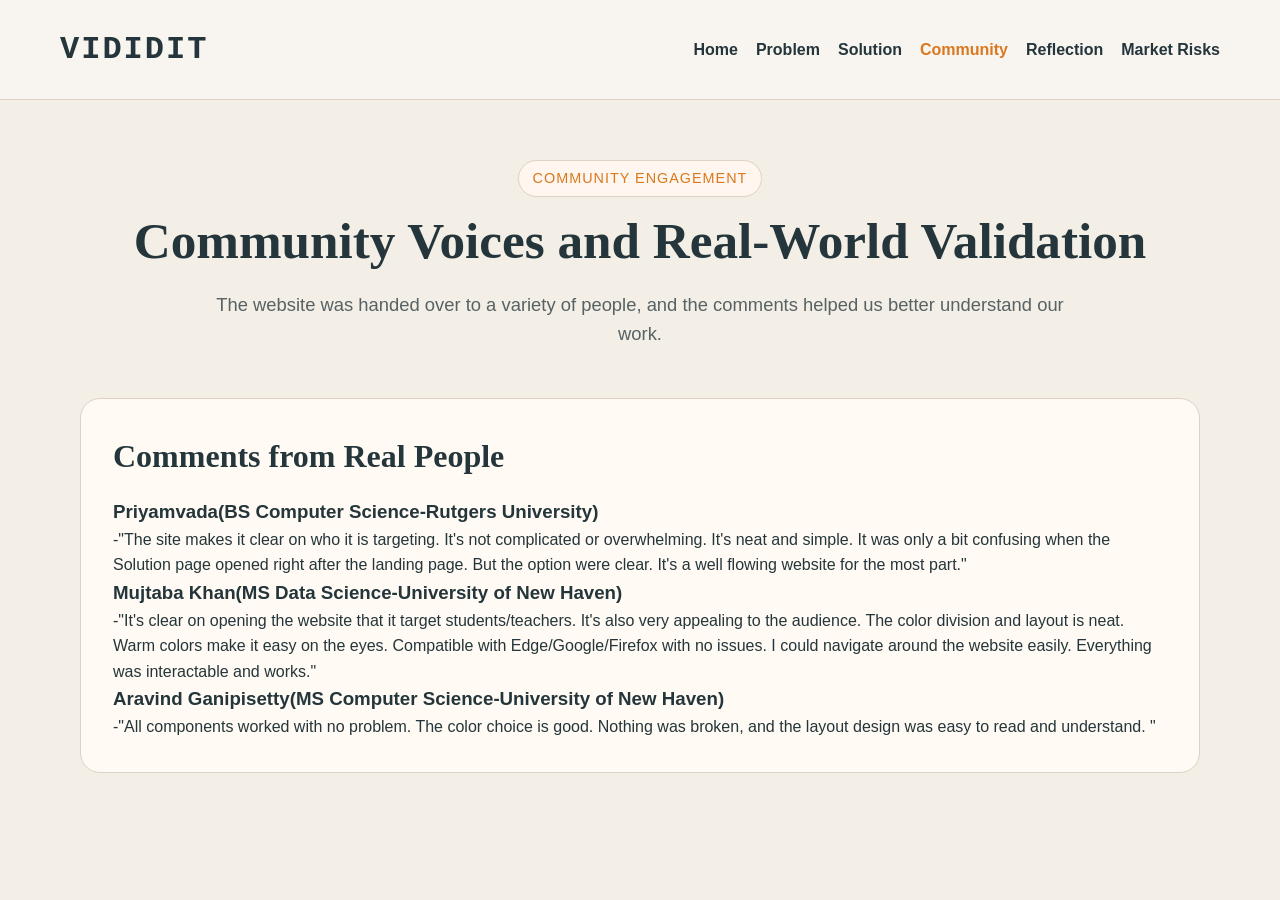
==== community.html @ 6911b699 "Added the Community reflection thoughts." ====
<!DOCTYPE html>
<html lang="en">
<head>
  <meta charset="UTF-8" />
  <meta name="viewport" content="width=device-width, initial-scale=1.0" />
  <meta name="description" content="VIDIDIT community engagement page" />
  <title>VIDIDIT | Community Engagement</title>
  <link rel="stylesheet" href="community.css" />
</head>
<body>
  <header class="topbar">
    <div class="logo">VIDIDIT</div>

    <nav class="nav">
      <a href="index.html">Home</a>
      <a href="problem.html">Problem</a>
      <a href="solution.html">Solution</a>
      <a href="community.html" class="active">Community</a>
      <a href="reflection.html">Reflection</a>
      <a href="market.html">Market Risks</a>
    </nav>
  </header>

  <main>
    <section class="hero-section">
      <p class="section-tag">Community Engagement</p>
      <h1>Community Voices and Real-World Validation</h1>
      <p class="hero-text">
        The website was handed over to a variety of people, and the comments helped us better understand our work.
      </p>
    </section>

    <section class="content-section">
      <div class="placeholder-card">
        <h2>Comments from Real People</h2>
        <p><h3>Priyamvada(BS Computer Science-Rutgers University)</h3>
          -"The site makes it clear on who it is targeting. It's not complicated or overwhelming. It's neat and simple.
            It was only a bit confusing when the Solution page opened right after the landing page. But the option were
            clear. It's a well flowing website for the most part."
            <br>
            <h3>Mujtaba Khan(MS Data Science-University of New Haven)</h3>
            -"It's clear on opening the website that it target students/teachers. It's also very appealing to the audience.
            The color division and layout is neat. Warm colors make it easy on the eyes. Compatible with Edge/Google/Firefox with
            no issues. I could navigate around the website easily. Everything was interactable and works."
            <br>
            <h3>Aravind Ganipisetty(MS Computer Science-University of New Haven)</h3>
            -"All components worked with no problem. The color choice is good. Nothing was broken, and the layout design was
            easy to read and understand. "

        </p>
      </div>

     
      </div>
    </section>
  </main>
</body>
</html>
---- community.css ----
* {
  margin: 0;
  padding: 0;
  box-sizing: border-box;
}

:root {
  --bg: #f3eee6;
  --card: #fffaf3;
  --text-dark: #24363b;
  --text-body: #576264;
  --accent: #d9781f;
  --border: #ddd2c4;
  --white: #ffffff;
}

body {
  font-family: Arial, Helvetica, sans-serif;
  background-color: var(--bg);
  color: var(--text-dark);
  line-height: 1.6;
}

.topbar {
  display: flex;
  justify-content: space-between;
  align-items: center;
  padding: 24px 60px;
  border-bottom: 1px solid var(--border);
  background-color: rgba(255, 255, 255, 0.35);
}

.logo {
  font-family: "Courier New", Courier, monospace;
  font-size: 2rem;
  font-weight: 700;
  letter-spacing: 2px;
}

.nav {
  display: flex;
  gap: 18px;
  flex-wrap: wrap;
}

.nav a {
  text-decoration: none;
  color: var(--text-dark);
  font-weight: 600;
}

.nav a.active {
  color: var(--accent);
}

main {
  max-width: 1200px;
  margin: 0 auto;
  padding: 60px 40px 80px;
}

.hero-section {
  text-align: center;
  margin-bottom: 50px;
}

.section-tag {
  display: inline-block;
  margin-bottom: 16px;
  padding: 6px 14px;
  border: 1px solid var(--border);
  border-radius: 999px;
  font-size: 0.9rem;
  text-transform: uppercase;
  letter-spacing: 1px;
  color: var(--accent);
  background-color: #fff7ef;
}

.hero-section h1 {
  font-family: Georgia, "Times New Roman", serif;
  font-size: 3.2rem;
  line-height: 1.1;
  margin-bottom: 20px;
}

.hero-text {
  max-width: 850px;
  margin: 0 auto;
  font-size: 1.15rem;
  color: var(--text-body);
}

.content-section {
  display: grid;
  gap: 28px;
}

.placeholder-card {
  background-color: var(--card);
  border: 1px solid var(--border);
  border-radius: 20px;
  padding: 32px;
}

.placeholder-card h2 {
  font-family: Georgia, "Times New Roman", serif;
  font-size: 2rem;
  margin-bottom: 14px;
}

.placeholder-card p {
  color: var(--text-body);
}

@media (max-width: 900px) {
  .topbar {
    flex-direction: column;
    gap: 14px;
    padding: 20px 24px;
  }

  main {
    padding: 40px 20px 60px;
  }

  .hero-section h1 {
    font-size: 2.4rem;
  }

  .content-section {
    grid-template-columns: 1fr;
  }
}
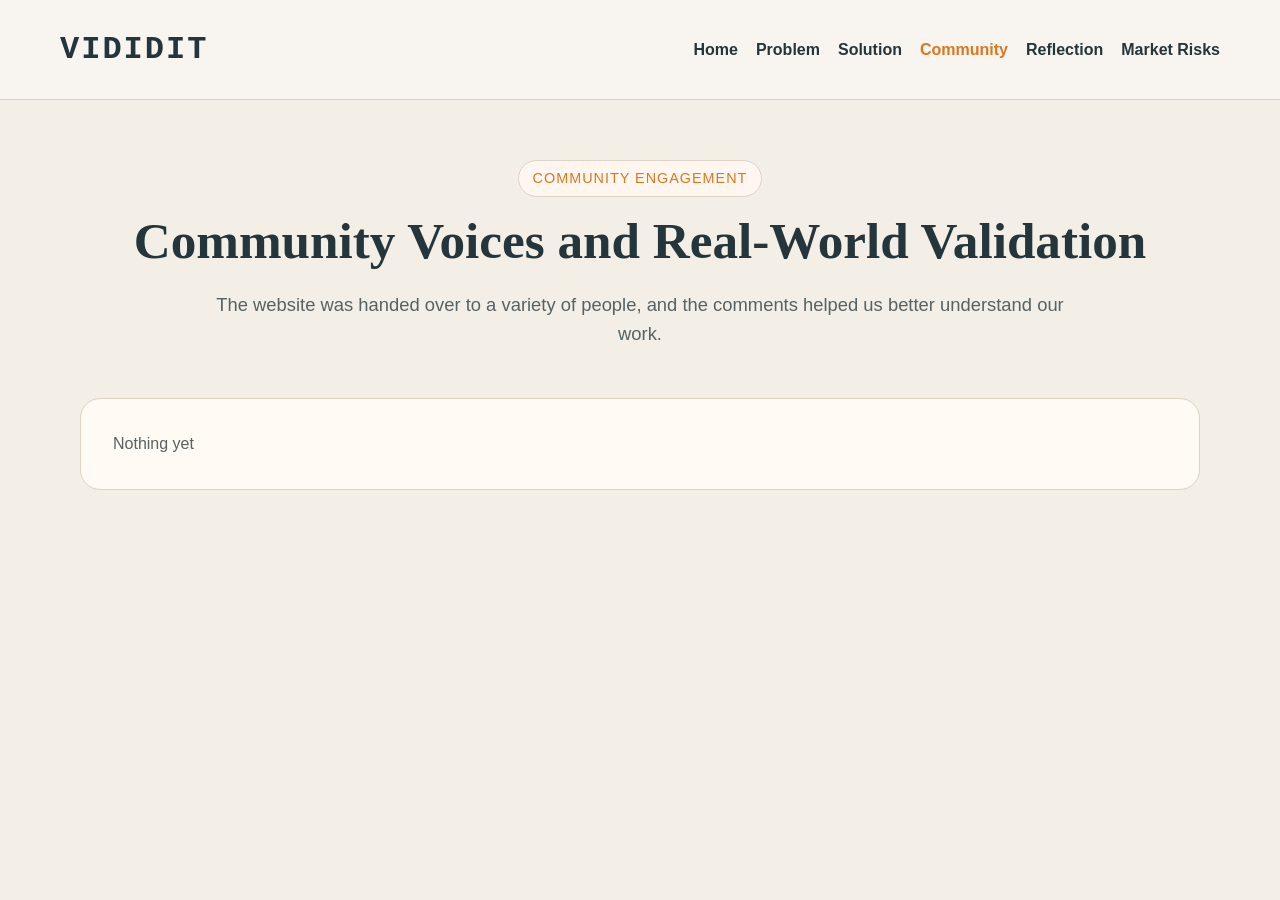
==== commit 531d49f9: "changes." ====
--- a/community.html
+++ b/community.html
@@ -32,21 +32,7 @@
 
     <section class="content-section">
       <div class="placeholder-card">
-        <h2>Comments from Real People</h2>
-        <p><h3>Priyamvada(BS Computer Science-Rutgers University)</h3>
-          -"The site makes it clear on who it is targeting. It's not complicated or overwhelming. It's neat and simple.
-            It was only a bit confusing when the Solution page opened right after the landing page. But the option were
-            clear. It's a well flowing website for the most part."
-            <br>
-            <h3>Mujtaba Khan(MS Data Science-University of New Haven)</h3>
-            -"It's clear on opening the website that it target students/teachers. It's also very appealing to the audience.
-            The color division and layout is neat. Warm colors make it easy on the eyes. Compatible with Edge/Google/Firefox with
-            no issues. I could navigate around the website easily. Everything was interactable and works."
-            <br>
-            <h3>Aravind Ganipisetty(MS Computer Science-University of New Haven)</h3>
-            -"All components worked with no problem. The color choice is good. Nothing was broken, and the layout design was
-            easy to read and understand. "
-
+        <p>Nothing yet
         </p>
       </div>
 
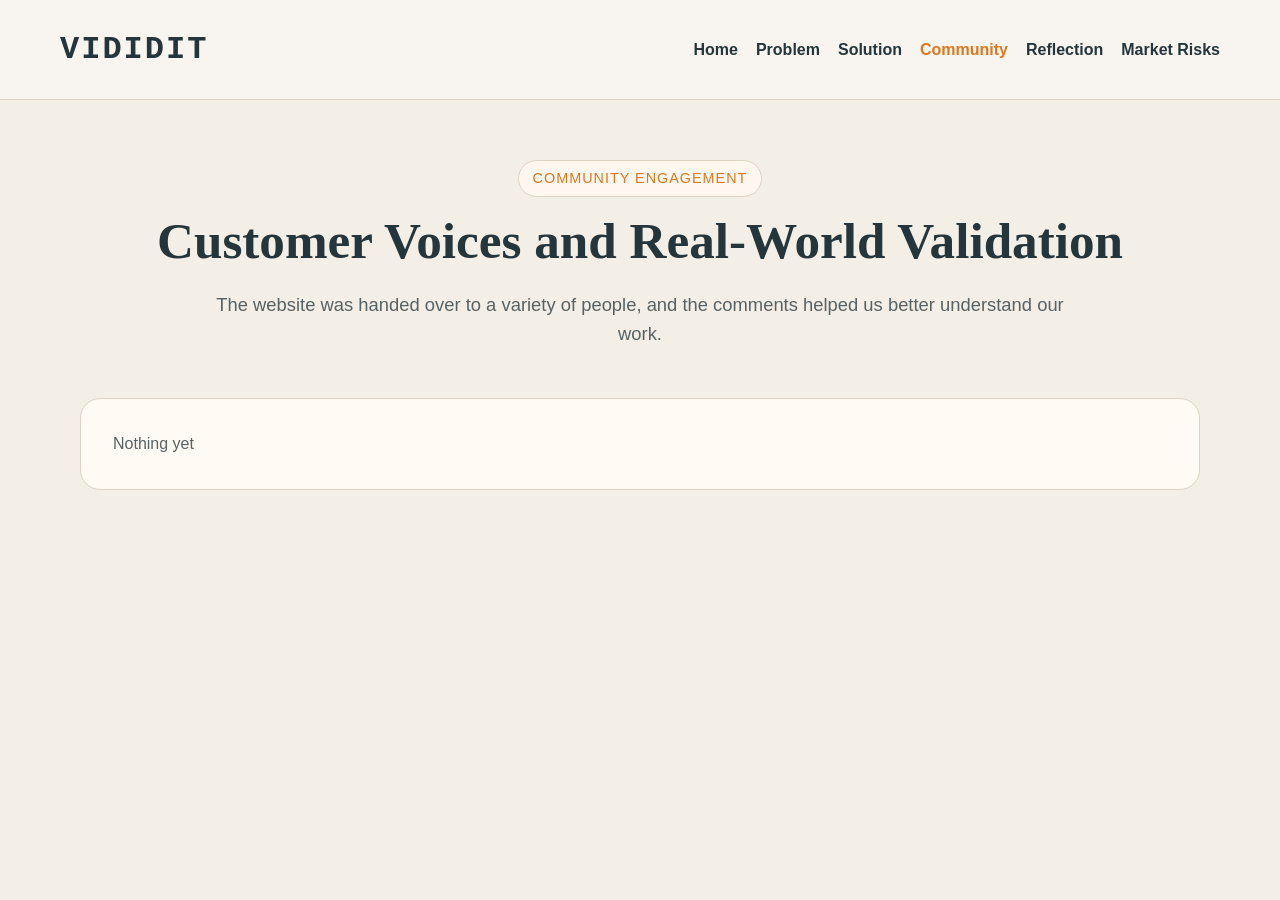
==== commit 5f9abcbf: "bug fix" ====
--- a/community.html
+++ b/community.html
@@ -24,7 +24,7 @@
   <main>
     <section class="hero-section">
       <p class="section-tag">Community Engagement</p>
-      <h1>Community Voices and Real-World Validation</h1>
+      <h1>Customer Voices and Real-World Validation</h1>
       <p class="hero-text">
         The website was handed over to a variety of people, and the comments helped us better understand our work.
       </p>
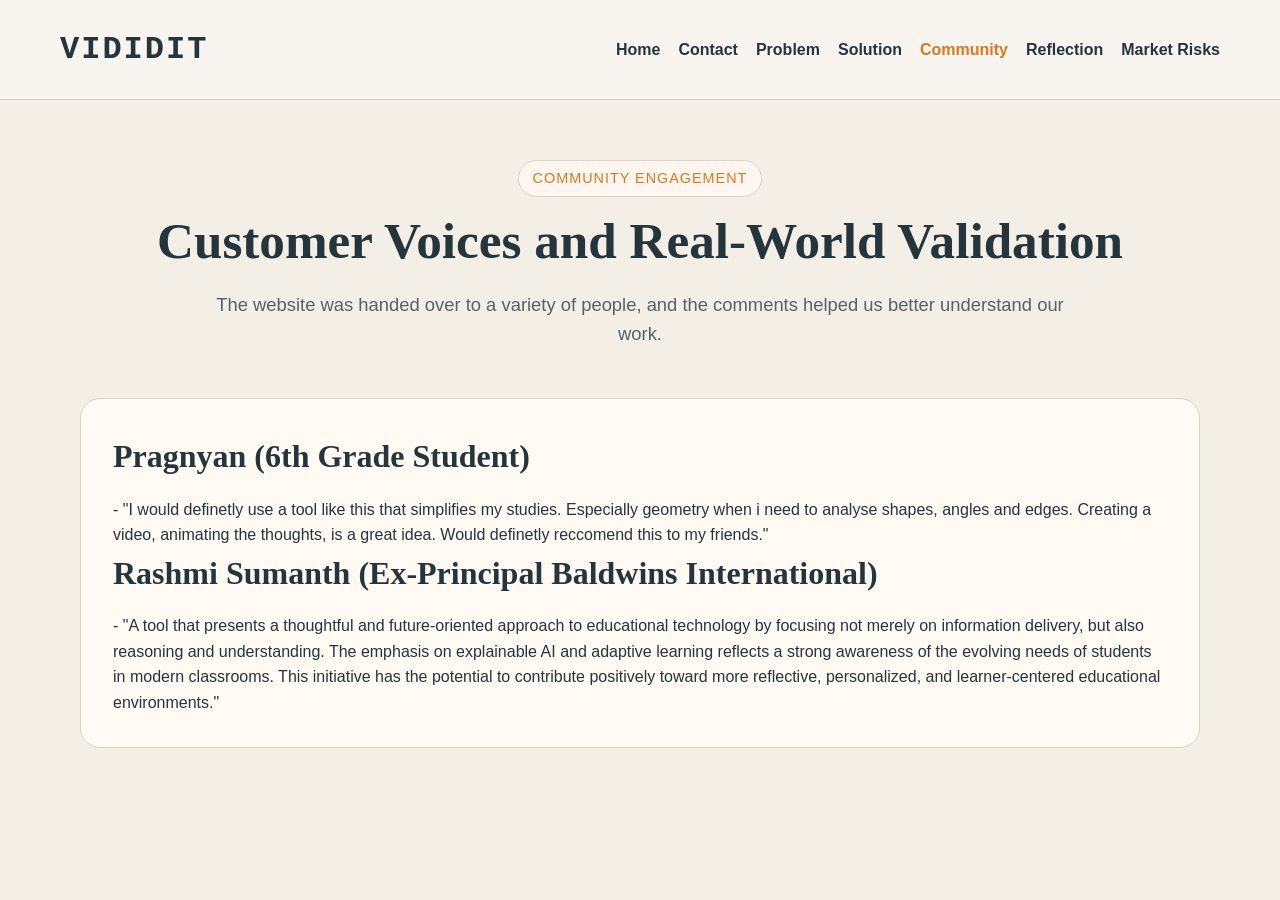
==== commit 33b6bf16: "contact page in all pages" ====
--- a/community.html
+++ b/community.html
@@ -13,6 +13,7 @@
 
     <nav class="nav">
       <a href="index.html">Home</a>
+      <a href="contact.html">Contact</a>
       <a href="problem.html">Problem</a>
       <a href="solution.html">Solution</a>
       <a href="community.html" class="active">Community</a>
@@ -32,7 +33,16 @@
 
     <section class="content-section">
       <div class="placeholder-card">
-        <p>Nothing yet
+        <p><h2>Pragnyan (6th Grade Student)</h2>
+          - "I would definetly use a tool like this that simplifies my studies. Especially geometry when i need to 
+          analyse shapes, angles and edges. Creating a video, animating the thoughts, is a great idea. Would 
+          definetly reccomend this to my friends."
+
+          <h2>Rashmi Sumanth (Ex-Principal Baldwins International)</h2>
+          - "A tool that presents a thoughtful and future-oriented approach to educational technology by focusing not
+          merely on information delivery, but also reasoning and understanding. The emphasis on explainable AI and adaptive 
+          learning reflects a strong awareness of the evolving needs of students in modern classrooms. This initiative has the 
+          potential to contribute positively toward more reflective, personalized, and learner-centered educational environments."
         </p>
       </div>
 
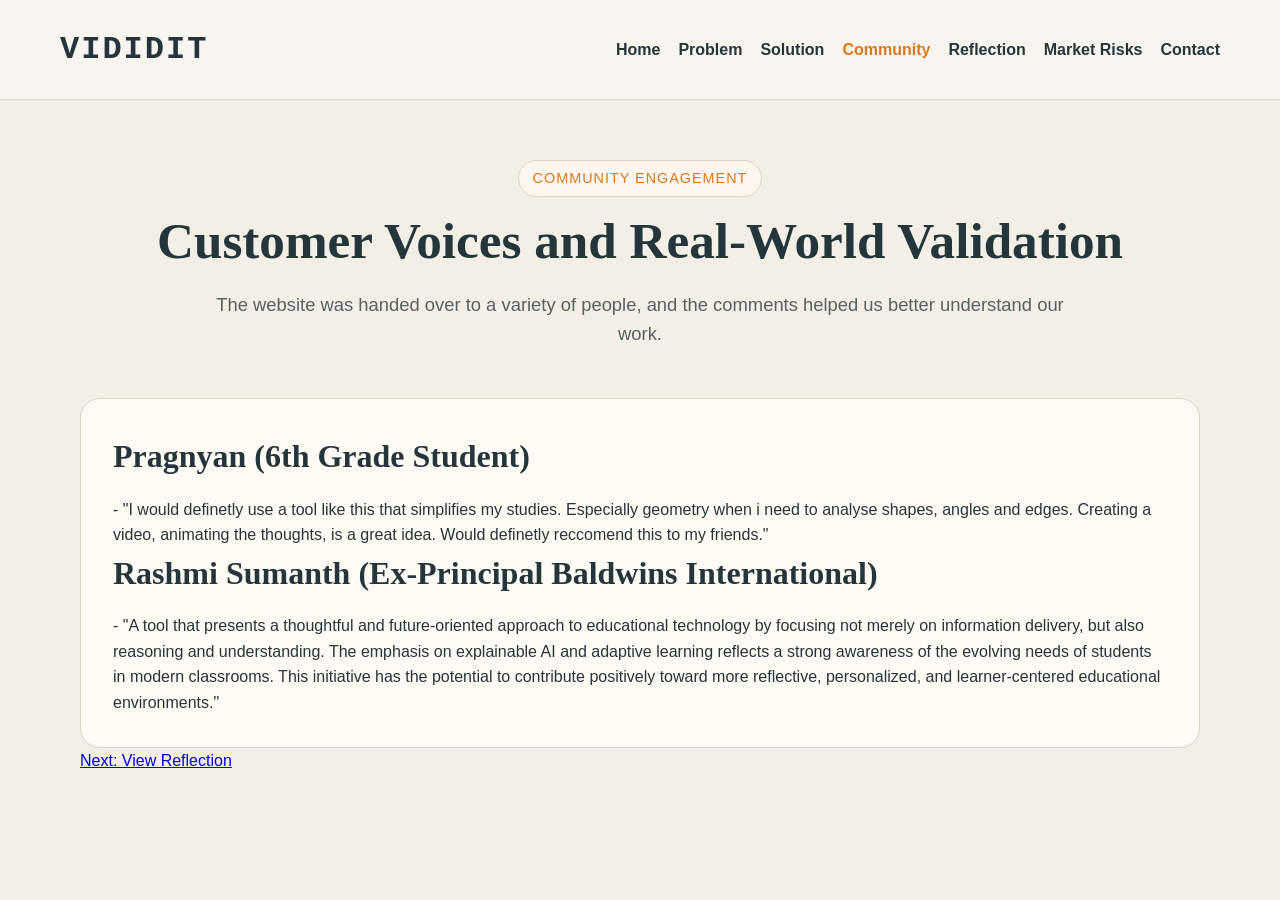
==== commit 2ded0d88: "Add files via upload" ====
--- a/community.html
+++ b/community.html
@@ -13,12 +13,12 @@
 
     <nav class="nav">
       <a href="index.html">Home</a>
-      <a href="contact.html">Contact</a>
       <a href="problem.html">Problem</a>
       <a href="solution.html">Solution</a>
       <a href="community.html" class="active">Community</a>
       <a href="reflection.html">Reflection</a>
       <a href="market.html">Market Risks</a>
+      <a href="contact.html">Contact</a>
     </nav>
   </header>
 
@@ -49,6 +49,10 @@
      
       </div>
     </section>
+
+    <section class="next-step">
+      <a href="reflection.html" class="btn-primary">Next: View Reflection</a>
+    </section>
   </main>
 </body>
 </html>
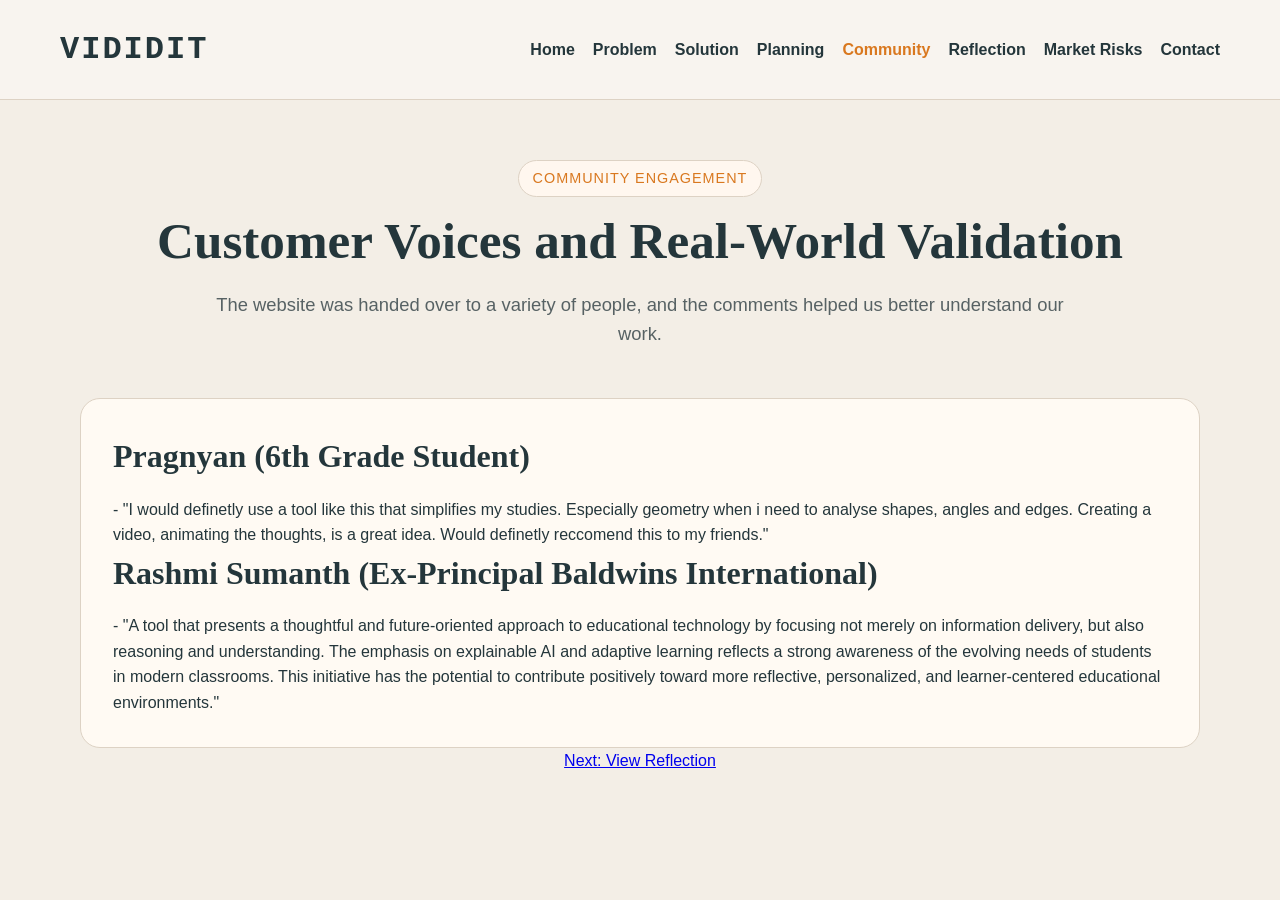
==== commit e8639450: "planning page+fixes" ====
--- a/community.html
+++ b/community.html
@@ -15,6 +15,7 @@
       <a href="index.html">Home</a>
       <a href="problem.html">Problem</a>
       <a href="solution.html">Solution</a>
+      <a href="planning.html">Planning</a>
       <a href="community.html" class="active">Community</a>
       <a href="reflection.html">Reflection</a>
       <a href="market.html">Market Risks</a>
--- a/community.css
+++ b/community.css
@@ -41,6 +41,10 @@
   display: flex;
   gap: 18px;
   flex-wrap: wrap;
+}
+
+.next-step {
+  text-align: center;
 }
 
 .nav a {
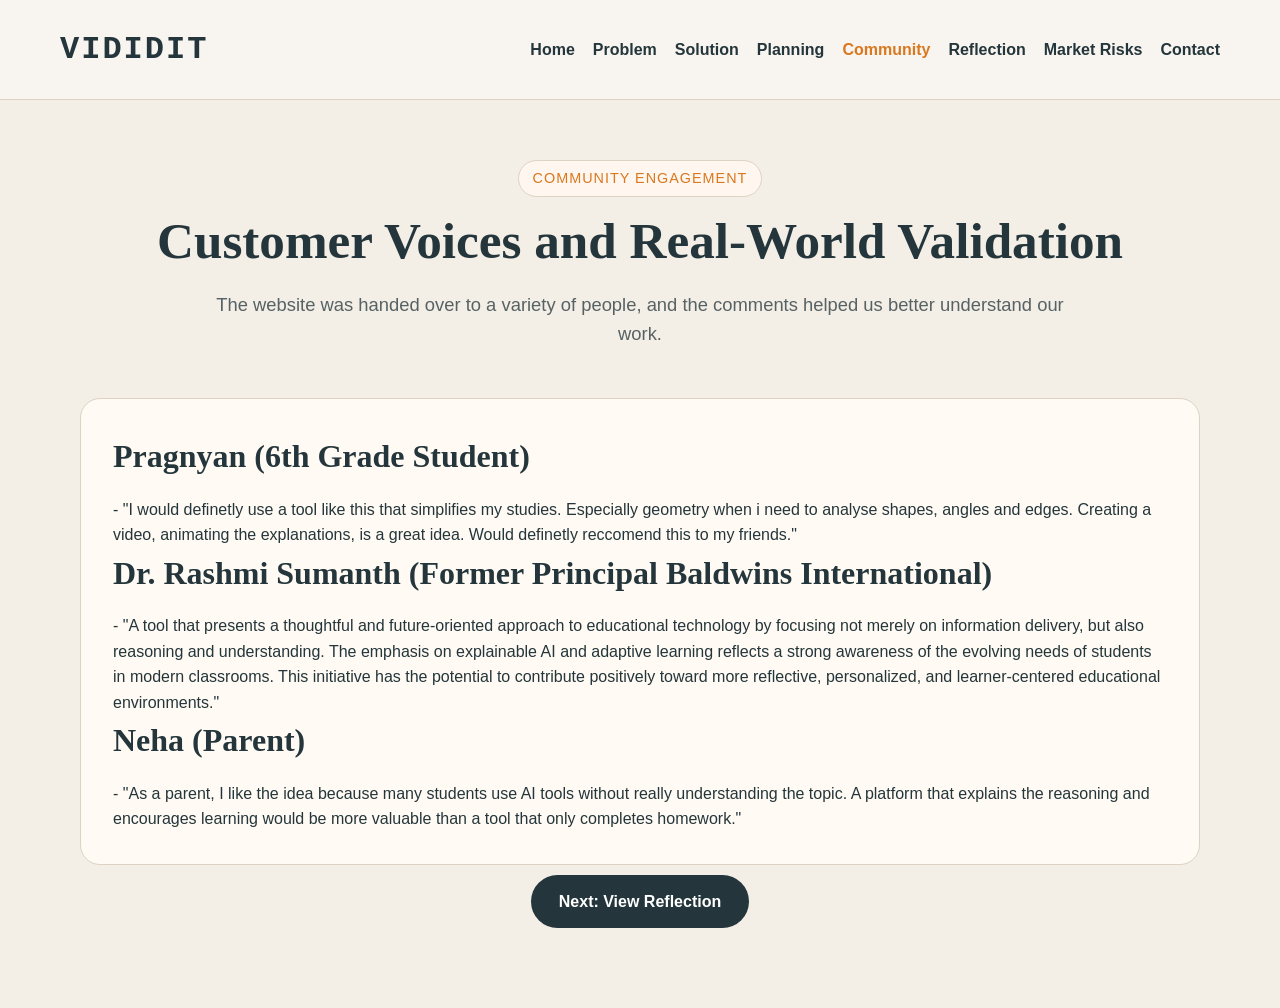
==== commit d88cd905: "community validation" ====
--- a/community.html
+++ b/community.html
@@ -36,14 +36,18 @@
       <div class="placeholder-card">
         <p><h2>Pragnyan (6th Grade Student)</h2>
           - "I would definetly use a tool like this that simplifies my studies. Especially geometry when i need to 
-          analyse shapes, angles and edges. Creating a video, animating the thoughts, is a great idea. Would 
+          analyse shapes, angles and edges. Creating a video, animating the explanations, is a great idea. Would 
           definetly reccomend this to my friends."
 
-          <h2>Rashmi Sumanth (Ex-Principal Baldwins International)</h2>
+          <h2>Dr. Rashmi Sumanth (Former Principal Baldwins International)</h2>
           - "A tool that presents a thoughtful and future-oriented approach to educational technology by focusing not
           merely on information delivery, but also reasoning and understanding. The emphasis on explainable AI and adaptive 
           learning reflects a strong awareness of the evolving needs of students in modern classrooms. This initiative has the 
           potential to contribute positively toward more reflective, personalized, and learner-centered educational environments."
+
+          <h2>Neha (Parent)</h2>
+            - "As a parent, I like the idea because many students use AI tools without really understanding the topic. A platform that explains the
+            reasoning and encourages learning would be more valuable than a tool that only completes homework."
         </p>
       </div>
 
--- a/community.css
+++ b/community.css
@@ -30,6 +30,16 @@
   background-color: rgba(255, 255, 255, 0.35);
 }
 
+.btn-primary {
+  display: inline-block;
+  text-decoration: none;
+  background-color: var(--text-dark);
+  color: var(--white);
+  padding: 14px 28px;
+  border-radius: 999px;
+  font-weight: 700;
+}
+
 .logo {
   font-family: "Courier New", Courier, monospace;
   font-size: 2rem;
@@ -45,6 +55,7 @@
 
 .next-step {
   text-align: center;
+  margin-top: 10px;
 }
 
 .nav a {
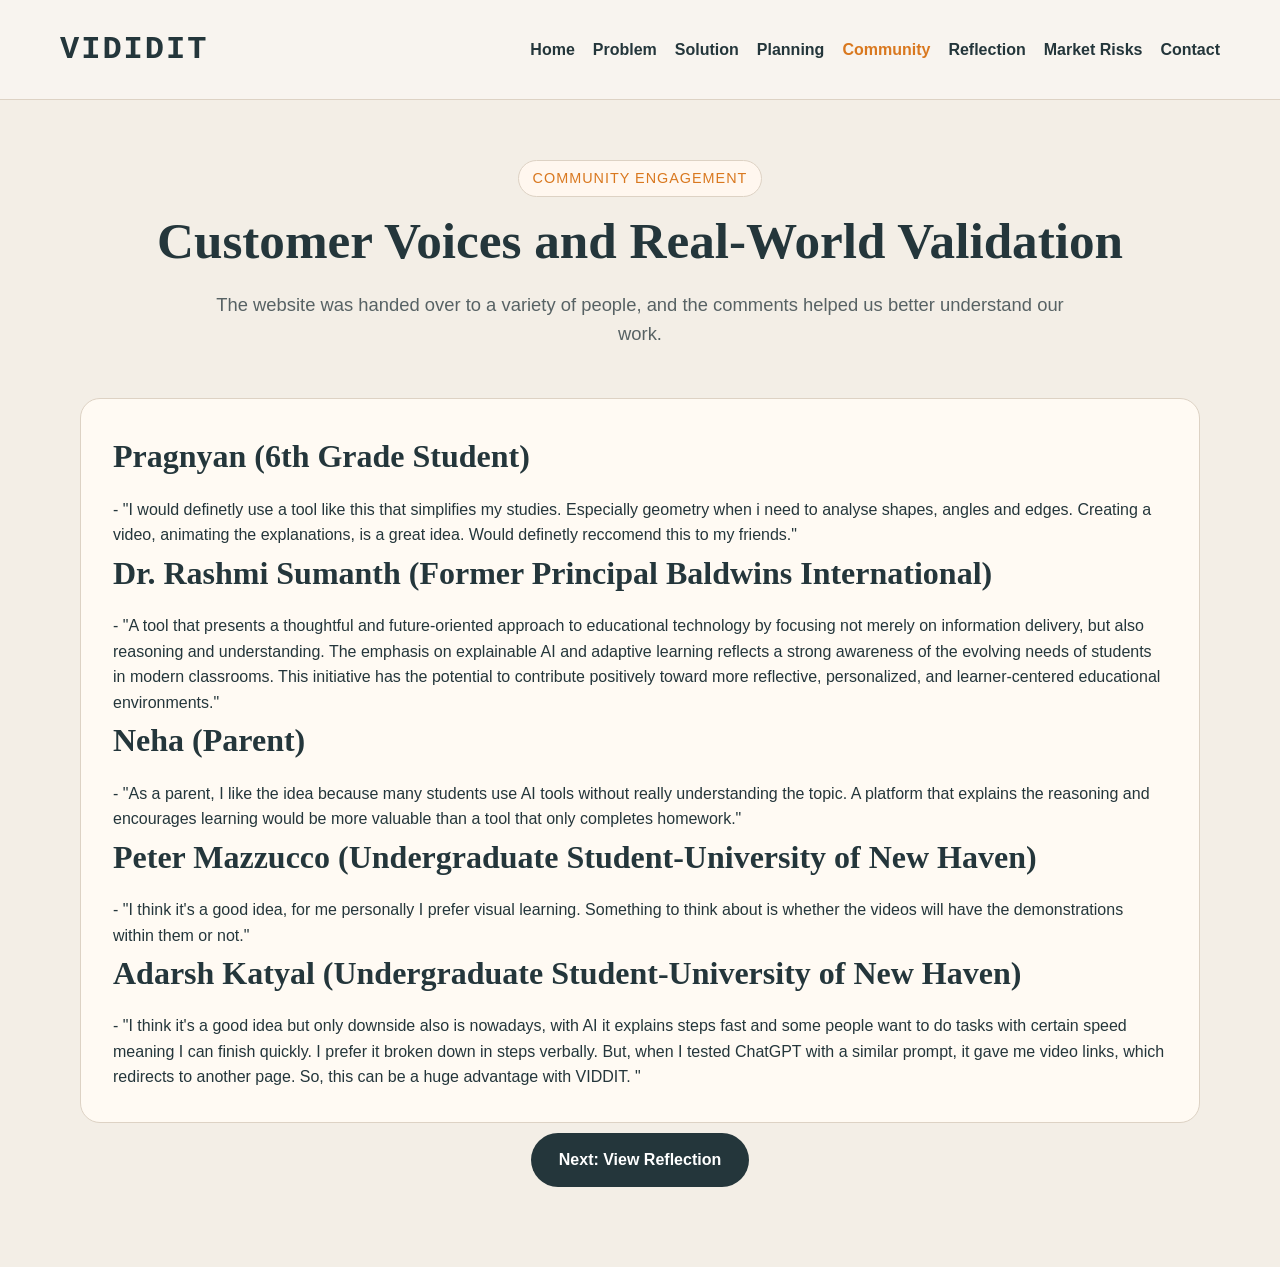
==== commit 106ccdde: "final fixes" ====
--- a/community.html
+++ b/community.html
@@ -48,6 +48,16 @@
           <h2>Neha (Parent)</h2>
             - "As a parent, I like the idea because many students use AI tools without really understanding the topic. A platform that explains the
             reasoning and encourages learning would be more valuable than a tool that only completes homework."
+
+          <h2>Peter Mazzucco (Undergraduate Student-University of New Haven)</h2>
+          - "I think it's a good idea, for me personally I prefer visual learning. Something to think about is 
+          whether the videos will have the demonstrations within them or not."
+
+          <h2>Adarsh Katyal (Undergraduate Student-University of New Haven)</h2>
+          - "I think it's a good idea but only downside also is nowadays, with AI it explains steps fast and some people 
+          want to do tasks with certain speed meaning I can finish quickly. I prefer it broken down in steps verbally. 
+          But, when I tested ChatGPT with a similar prompt, it gave me video links, which redirects to another page. So,
+          this can be a huge advantage with VIDDIT. "
         </p>
       </div>
 
